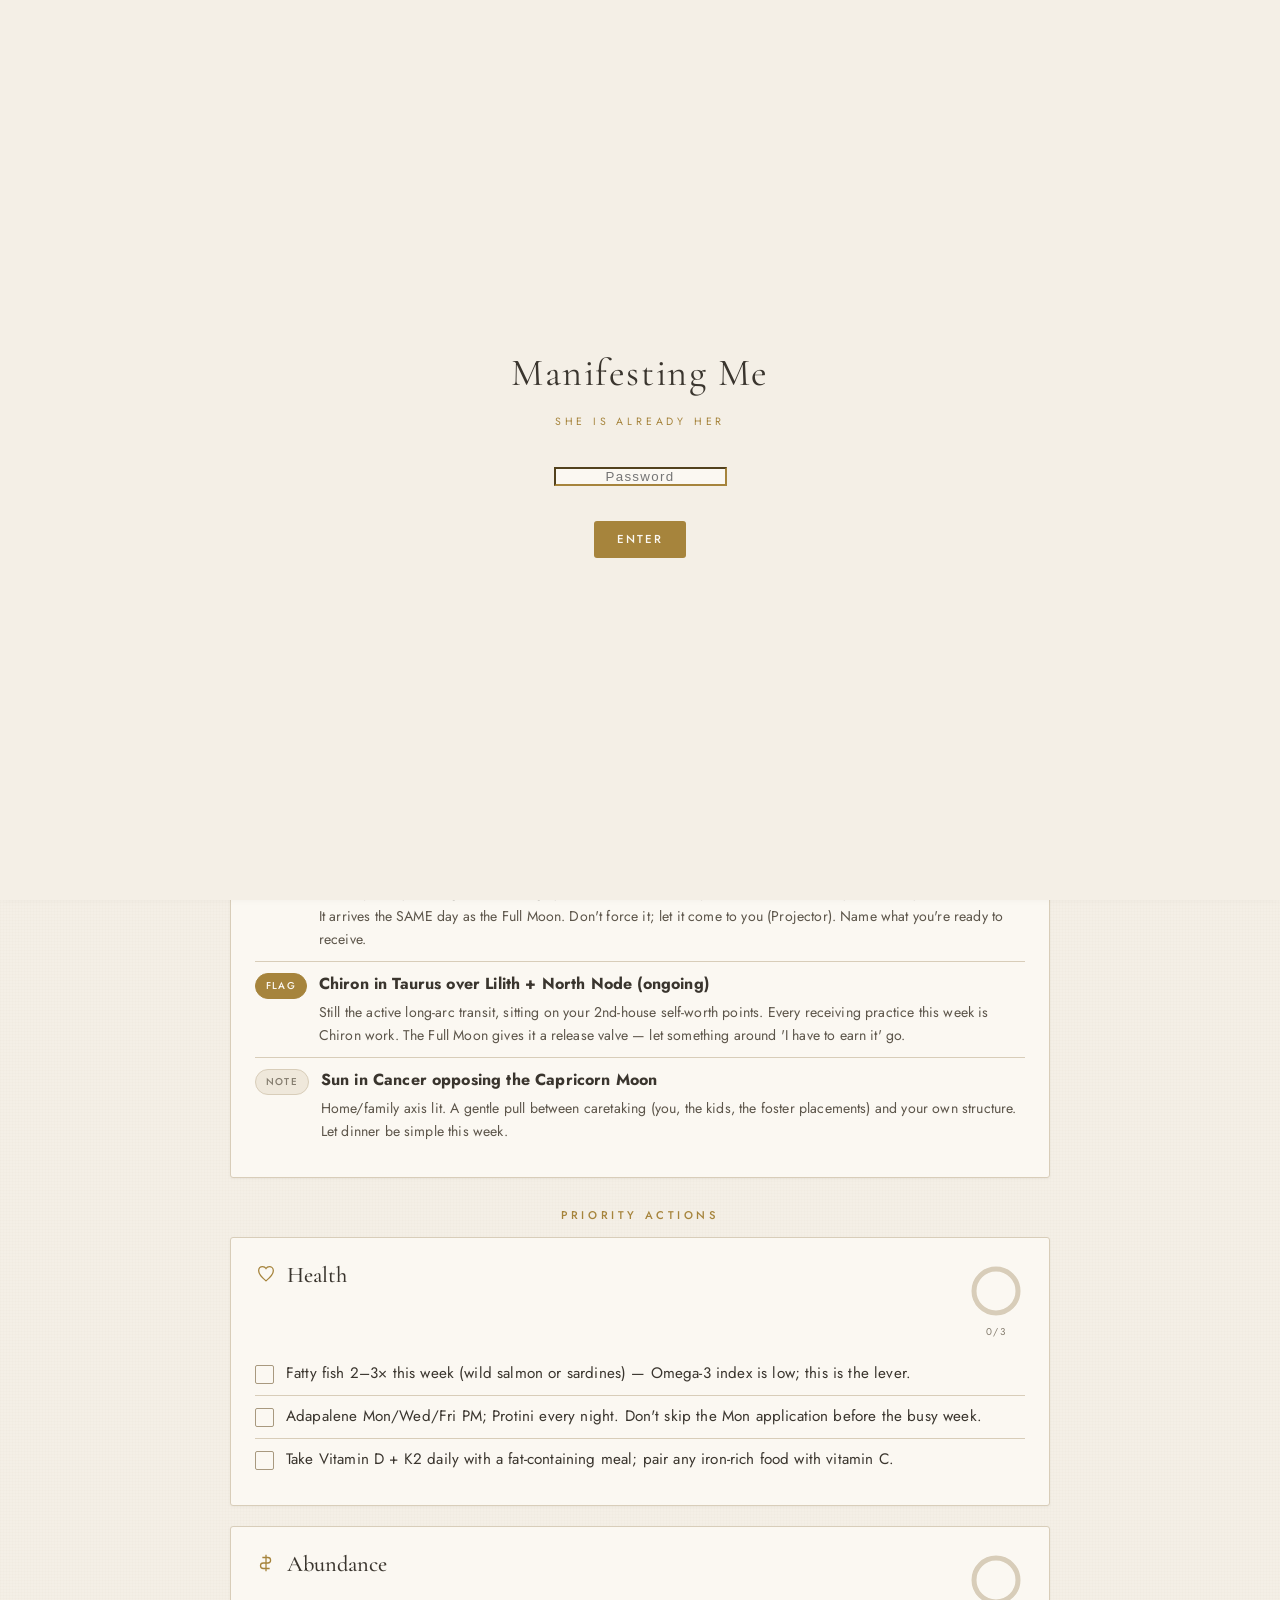
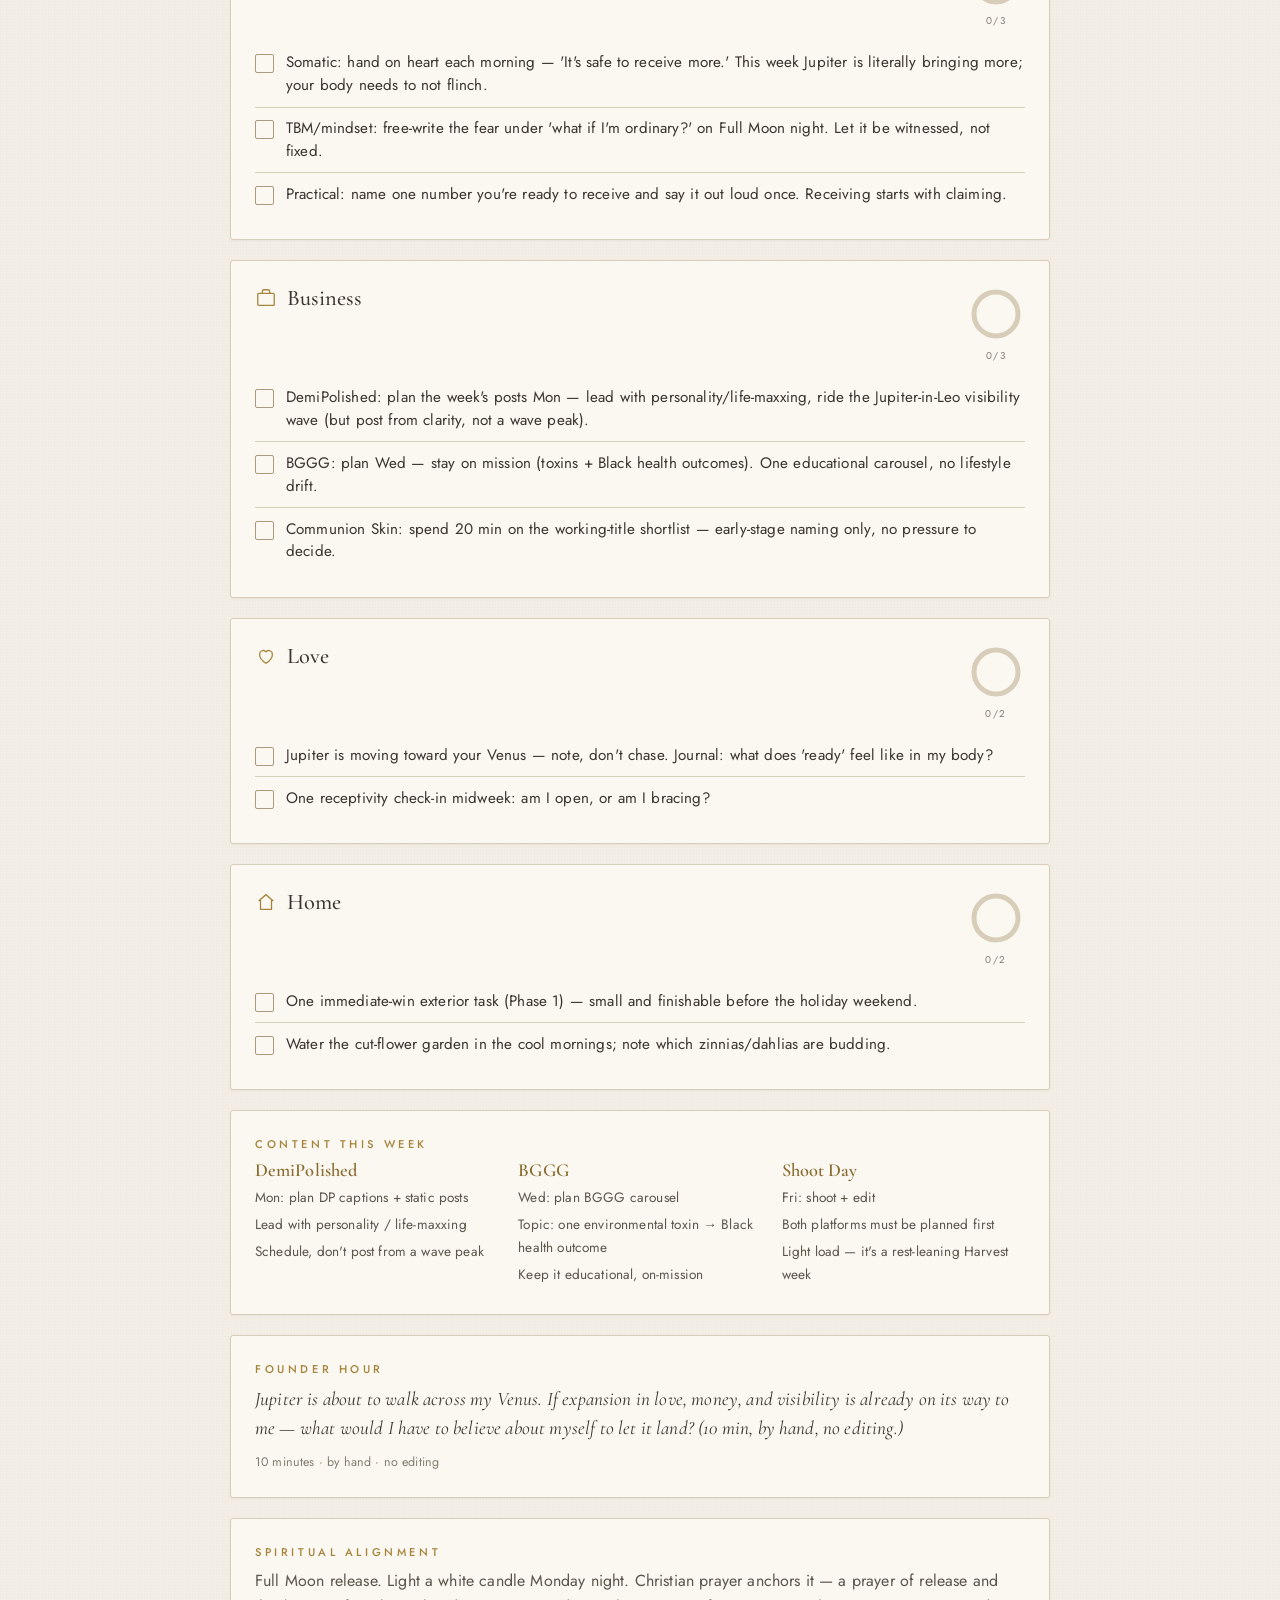
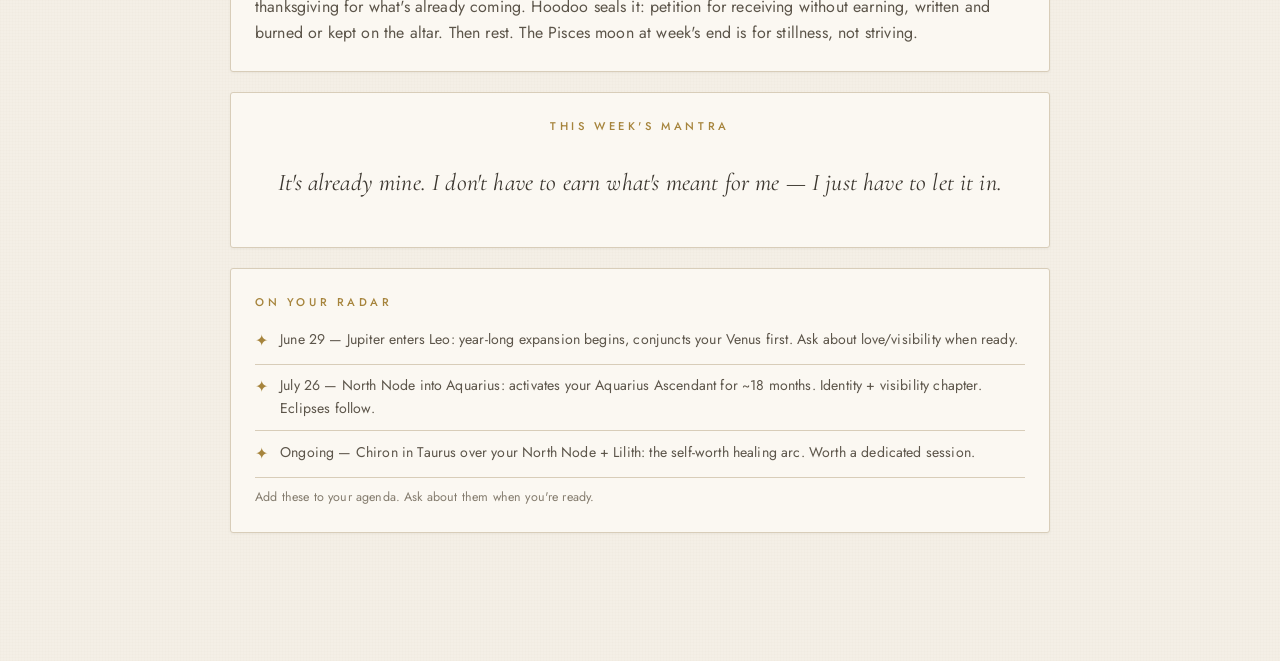
==== index.html @ ca3826c9 "Add files via upload" ====
<!DOCTYPE html>
<html lang="en">
<head>
  <meta charset="UTF-8" />
  <meta name="viewport" content="width=device-width, initial-scale=1.0, viewport-fit=cover" />
  <title>Manifesting Me</title>
  <meta name="description" content="A personal manifestation manual and life dashboard." />

  <!-- PWA -->
  <link rel="manifest" href="manifest.webmanifest" />
  <meta name="theme-color" content="#F4EFE6" />
  <meta name="apple-mobile-web-app-capable" content="yes" />
  <meta name="apple-mobile-web-app-status-bar-style" content="default" />
  <meta name="apple-mobile-web-app-title" content="Manifesting Me" />
  <link rel="apple-touch-icon" href="icons/icon-180.png" />

  <!-- Fonts: serif headings (Cormorant Garamond), sans body (Jost) -->
  <link rel="preconnect" href="https://fonts.googleapis.com" />
  <link rel="preconnect" href="https://fonts.gstatic.com" crossorigin />
  <link href="https://fonts.googleapis.com/css2?family=Cormorant+Garamond:ital,wght@0,400;0,500;0,600;1,400;1,500&family=Jost:wght@300;400;500&display=swap" rel="stylesheet" />

  <link rel="stylesheet" href="css/style.css" />
</head>
<body>

  <!-- ===== PASSWORD GATE ===== -->
  <div class="gate" id="gate">
    <div class="gate-mark">Manifesting Me</div>
    <div class="gate-tag">She is already her</div>
    <form id="gate-form" autocomplete="off">
      <input type="password" id="gate-input" placeholder="Password" aria-label="Password" />
      <div class="gate-err" id="gate-err"></div>
      <button type="submit" class="btn">Enter</button>
    </form>
  </div>

  <!-- ===== APP ===== -->
  <div class="app">
    <header class="masthead no-print">
      <div class="wordmark">Manifesting Me</div>
      <div class="tagline">She is already her. This confirms it.</div>
    </header>

    <main>
      <section class="view" id="view-brief"></section>
      <section class="view" id="view-health"></section>
      <section class="view" id="view-abundance"></section>
      <section class="view" id="view-spirituality"></section>
      <section class="view" id="view-business"></section>
      <section class="view" id="view-love"></section>
      <section class="view" id="view-home"></section>
    </main>
  </div>

  <!-- ===== BOTTOM TAB BAR ===== -->
  <nav class="tabbar no-print">
    <button class="tab" data-section="brief">
      <svg viewBox="0 0 24 24"><path d="M4 19V5a1 1 0 0 1 1-1h14a1 1 0 0 1 1 1v14M4 19h16M4 19l4-5 3 3 4-6 5 8"/></svg>
      <span class="tab-label">Brief</span>
    </button>
    <button class="tab" data-section="health">
      <svg viewBox="0 0 24 24"><path d="M20 8.5C20 5.5 17.8 4 15.7 4 14 4 12.6 5 12 6c-.6-1-2-2-3.7-2C6.2 4 4 5.5 4 8.5c0 4.5 8 11 8 11s8-6.5 8-11Z"/></svg>
      <span class="tab-label">Health</span>
    </button>
    <button class="tab" data-section="abundance">
      <svg viewBox="0 0 24 24"><path d="M12 3v18M8 6h6a3 3 0 0 1 0 6H9a3 3 0 0 0 0 6h7"/></svg>
      <span class="tab-label">Abundance</span>
    </button>
    <button class="tab" data-section="spirituality">
      <svg viewBox="0 0 24 24"><path d="M12 2a7 7 0 0 0 0 14 5 5 0 0 1 0 6 10 10 0 0 0 0-20Z"/><circle cx="17" cy="6" r="1"/></svg>
      <span class="tab-label">Spirit</span>
    </button>
    <button class="tab" data-section="business">
      <svg viewBox="0 0 24 24"><rect x="3" y="7" width="18" height="13" rx="1"/><path d="M8 7V5a2 2 0 0 1 2-2h4a2 2 0 0 1 2 2v2"/></svg>
      <span class="tab-label">Business</span>
    </button>
    <button class="tab" data-section="love">
      <svg viewBox="0 0 24 24"><path d="M12 20s-7-4.6-7-10a4 4 0 0 1 7-2.6A4 4 0 0 1 19 10c0 5.4-7 10-7 10Z"/></svg>
      <span class="tab-label">Love</span>
    </button>
    <button class="tab" data-section="home">
      <svg viewBox="0 0 24 24"><path d="M4 11l8-7 8 7M6 9.5V20h12V9.5"/></svg>
      <span class="tab-label">Home</span>
    </button>
  </nav>

  <script src="js/config.js"></script>
  <script src="js/store.js"></script>
  <script src="js/gate.js"></script>
  <script src="js/brief.js"></script>
  <script src="js/abundance.js"></script>
  <script src="js/spirituality.js"></script>
  <script src="js/love.js"></script>
  <script src="js/app.js"></script>
</body>
</html>
---- css/style.css ----
/* ============================================================
   MANIFESTING ME — Restoration Hardware aesthetic foundation
   Warm limestone cream · aged brass · linen · soft charcoal
   She is already her. This confirms it.
   ============================================================ */

:root {
  /* — Palette — */
  --cream:        #F4EFE6;  /* limestone cream — base canvas */
  --cream-soft:   #EFE8DB;  /* slightly deeper cream for cards */
  --linen:        #E8E0D2;  /* linen texture base */
  --taupe:        #C9BBA6;  /* warm taupe */
  --taupe-deep:   #A8997F;  /* deep warm taupe — borders, muted */
  --brass:        #A6843C;  /* aged brass / gold accent */
  --brass-soft:   #BE9D5A;  /* lighter brass for hovers */
  --brass-deep:   #8A6B2E;  /* deep brass — pressed */
  --charcoal:     #3A352E;  /* soft charcoal text (never pure black) */
  --charcoal-2:   #5C554A;  /* secondary text */
  --charcoal-3:   #847C6E;  /* tertiary / captions */
  --white-warm:   #FBF8F2;  /* warm white surface */
  --line:         #D8CDB9;  /* hairline rule */
  --success:      #6E7A53;  /* sage green — completed state */
  --shadow:       rgba(58, 53, 46, 0.08);
  --shadow-soft:  rgba(58, 53, 46, 0.05);

  /* — Type — */
  --serif: 'Cormorant Garamond', 'Cormorant', Georgia, 'Times New Roman', serif;
  --sans:  'Jost', 'Century Gothic', 'Futura', -apple-system, BlinkMacSystemFont, 'Segoe UI', sans-serif;

  /* — Rhythm — */
  --pad:    1.5rem;
  --radius: 3px;       /* almost square — nothing bubbly */
  --gap:    1.25rem;
  --maxw:   860px;
}

* { box-sizing: border-box; margin: 0; padding: 0; }

html { -webkit-text-size-adjust: 100%; }

body {
  font-family: var(--sans);
  background-color: var(--cream);
  /* subtle linen weave */
  background-image:
    repeating-linear-gradient(0deg, rgba(168,153,127,0.025) 0 1px, transparent 1px 3px),
    repeating-linear-gradient(90deg, rgba(168,153,127,0.025) 0 1px, transparent 1px 3px);
  color: var(--charcoal);
  font-size: 16px;
  line-height: 1.65;
  letter-spacing: 0.01em;
  -webkit-font-smoothing: antialiased;
  padding-bottom: 76px; /* room for bottom tab bar */
  min-height: 100vh;
}

/* — Headings — */
h1, h2, h3, h4 {
  font-family: var(--serif);
  font-weight: 500;
  color: var(--charcoal);
  letter-spacing: 0.005em;
  line-height: 1.15;
}
h1 { font-size: 2.6rem; }
h2 { font-size: 1.9rem; }
h3 { font-size: 1.4rem; }
h4 { font-size: 1.15rem; font-weight: 600; }

.eyebrow {
  font-family: var(--sans);
  font-size: 0.7rem;
  text-transform: uppercase;
  letter-spacing: 0.32em;
  color: var(--brass);
  font-weight: 500;
  margin-bottom: 0.4rem;
  display: block;
}

a { color: var(--brass-deep); text-decoration: none; }
a:hover { color: var(--brass); }

/* — Layout shell — */
.app { max-width: var(--maxw); margin: 0 auto; padding: 0 1.25rem; }

.view { display: none; animation: fade 0.4s ease; padding: 1.5rem 0 2rem; }
.view.active { display: block; }

@keyframes fade { from { opacity: 0; transform: translateY(6px); } to { opacity: 1; transform: none; } }

/* — Masthead — */
.masthead {
  text-align: center;
  padding: 2rem 0 1.25rem;
  border-bottom: 1px solid var(--line);
  margin-bottom: 1.5rem;
}
.masthead .wordmark {
  font-family: var(--serif);
  font-size: 1.75rem;
  letter-spacing: 0.04em;
  font-weight: 500;
}
.masthead .tagline {
  font-size: 0.66rem;
  text-transform: uppercase;
  letter-spacing: 0.38em;
  color: var(--brass);
  margin-top: 0.35rem;
}

/* — Card — */
.card {
  background: var(--white-warm);
  border: 1px solid var(--line);
  border-radius: var(--radius);
  padding: var(--pad);
  margin-bottom: var(--gap);
  box-shadow: 0 1px 3px var(--shadow-soft);
}
.card-title {
  font-family: var(--serif);
  font-size: 1.5rem;
  margin-bottom: 0.25rem;
}
.card .card-sub { color: var(--charcoal-3); font-size: 0.85rem; margin-bottom: 1rem; }

.brass-rule {
  height: 1px;
  background: linear-gradient(90deg, transparent, var(--brass) 20%, var(--brass) 80%, transparent);
  border: none;
  margin: 1.25rem 0;
  opacity: 0.5;
}

/* — Checkable action items — */
.action {
  display: flex;
  align-items: flex-start;
  gap: 0.75rem;
  padding: 0.6rem 0;
  border-bottom: 1px solid var(--line);
  cursor: pointer;
  transition: opacity 0.25s;
}
.action:last-child { border-bottom: none; }
.action input[type="checkbox"] {
  appearance: none;
  -webkit-appearance: none;
  width: 19px; height: 19px;
  min-width: 19px;
  margin-top: 3px;
  border: 1.5px solid var(--taupe-deep);
  border-radius: 2px;
  background: var(--white-warm);
  cursor: pointer;
  position: relative;
  transition: all 0.2s;
}
.action input[type="checkbox"]:checked {
  background: var(--brass);
  border-color: var(--brass);
}
.action input[type="checkbox"]:checked::after {
  content: '';
  position: absolute;
  left: 5px; top: 1px;
  width: 5px; height: 10px;
  border: solid var(--white-warm);
  border-width: 0 2px 2px 0;
  transform: rotate(45deg);
}
.action label { cursor: pointer; flex: 1; font-size: 0.95rem; line-height: 1.5; }
.action input:checked + label { color: var(--charcoal-3); text-decoration: line-through; text-decoration-color: var(--taupe); }

/* — Inputs — */
input[type="text"], input[type="number"], input[type="date"], textarea, select {
  width: 100%;
  font-family: var(--sans);
  font-size: 0.95rem;
  color: var(--charcoal);
  background: var(--cream-soft);
  border: 1px solid var(--line);
  border-radius: var(--radius);
  padding: 0.65rem 0.8rem;
  margin-bottom: 0.75rem;
  transition: border-color 0.2s;
}
input:focus, textarea:focus, select:focus {
  outline: none;
  border-color: var(--brass);
  background: var(--white-warm);
}
textarea { resize: vertical; min-height: 80px; line-height: 1.6; }
label.field-label {
  display: block;
  font-size: 0.7rem;
  text-transform: uppercase;
  letter-spacing: 0.18em;
  color: var(--charcoal-3);
  margin-bottom: 0.35rem;
  font-weight: 500;
}

/* — Buttons — */
.btn {
  font-family: var(--sans);
  font-size: 0.72rem;
  text-transform: uppercase;
  letter-spacing: 0.18em;
  background: var(--brass);
  color: var(--white-warm);
  border: none;
  border-radius: var(--radius);
  padding: 0.65rem 1.4rem;
  cursor: pointer;
  transition: background 0.2s;
  font-weight: 500;
}
.btn:hover { background: var(--brass-deep); }
.btn.ghost { background: transparent; color: var(--brass-deep); border: 1px solid var(--brass); }
.btn.ghost:hover { background: var(--cream-soft); }

/* — Progress ring — */
.ring-wrap { display: inline-flex; flex-direction: column; align-items: center; gap: 0.3rem; }
.ring { transform: rotate(-90deg); }
.ring circle { fill: none; stroke-width: 5; }
.ring .track { stroke: var(--line); }
.ring .fill { stroke: var(--brass); stroke-linecap: round; transition: stroke-dashoffset 0.6s ease; }
.ring-label { font-size: 0.62rem; text-transform: uppercase; letter-spacing: 0.14em; color: var(--charcoal-3); }

/* — Progress bar — */
.bar-track { height: 8px; background: var(--line); border-radius: 4px; overflow: hidden; margin: 0.4rem 0; }
.bar-fill { height: 100%; background: linear-gradient(90deg, var(--brass-soft), var(--brass)); border-radius: 4px; transition: width 0.6s ease; }

/* — Pills / tags — */
.pill {
  display: inline-block;
  font-size: 0.62rem;
  text-transform: uppercase;
  letter-spacing: 0.14em;
  padding: 0.22rem 0.6rem;
  border-radius: 20px;
  background: var(--cream-soft);
  border: 1px solid var(--line);
  color: var(--charcoal-2);
  font-weight: 500;
}
.pill.brass { background: var(--brass); color: var(--white-warm); border-color: var(--brass); }
.pill.sage { background: var(--success); color: var(--white-warm); border-color: var(--success); }
.pill.muted { color: var(--charcoal-3); }

/* — Grids — */
.grid-2 { display: grid; grid-template-columns: repeat(2, 1fr); gap: var(--gap); }
.grid-3 { display: grid; grid-template-columns: repeat(3, 1fr); gap: var(--gap); }
@media (max-width: 640px) {
  .grid-2, .grid-3 { grid-template-columns: 1fr; }
}

/* — Note / callout — */
.note {
  background: var(--cream-soft);
  border-left: 2px solid var(--brass);
  padding: 0.9rem 1.1rem;
  font-size: 0.9rem;
  color: var(--charcoal-2);
  margin: 1rem 0;
  border-radius: 0 var(--radius) var(--radius) 0;
}
.note .note-label {
  font-size: 0.62rem; text-transform: uppercase; letter-spacing: 0.2em;
  color: var(--brass); display: block; margin-bottom: 0.3rem; font-weight: 600;
}

.mantra {
  font-family: var(--serif);
  font-style: italic;
  font-size: 1.5rem;
  text-align: center;
  color: var(--charcoal);
  line-height: 1.4;
  padding: 1.5rem 1rem;
}

/* — Collapsible — */
.collapsible > .collapse-head {
  cursor: pointer; display: flex; justify-content: space-between; align-items: center;
}
.collapse-head .chev { transition: transform 0.25s; color: var(--brass); }
.collapsible.open .collapse-head .chev { transform: rotate(90deg); }
.collapse-body { display: none; padding-top: 1rem; }
.collapsible.open .collapse-body { display: block; }

/* ============================================================
   BOTTOM TAB BAR
   ============================================================ */
.tabbar {
  position: fixed; bottom: 0; left: 0; right: 0;
  height: 64px;
  background: var(--white-warm);
  border-top: 1px solid var(--line);
  display: flex;
  justify-content: space-around;
  align-items: center;
  z-index: 100;
  box-shadow: 0 -2px 10px var(--shadow-soft);
  padding-bottom: env(safe-area-inset-bottom, 0);
}
.tab {
  flex: 1;
  display: flex; flex-direction: column; align-items: center; gap: 2px;
  background: none; border: none; cursor: pointer;
  color: var(--charcoal-3);
  padding: 4px 0;
  transition: color 0.2s;
}
.tab svg { width: 21px; height: 21px; stroke: currentColor; fill: none; stroke-width: 1.4; }
.tab .tab-label { font-size: 0.56rem; text-transform: uppercase; letter-spacing: 0.08em; }
.tab.active { color: var(--brass); }
.tab.active .tab-label { color: var(--brass-deep); }

/* ============================================================
   PASSWORD GATE
   ============================================================ */
.gate {
  position: fixed; inset: 0;
  background: var(--cream);
  display: flex; flex-direction: column; align-items: center; justify-content: center;
  z-index: 1000;
  padding: 2rem;
  text-align: center;
}
.gate .gate-mark { font-family: var(--serif); font-size: 2.4rem; letter-spacing: 0.04em; }
.gate .gate-tag { font-size: 0.66rem; text-transform: uppercase; letter-spacing: 0.36em; color: var(--brass); margin: 0.5rem 0 2rem; }
.gate input { max-width: 280px; text-align: center; letter-spacing: 0.1em; margin-bottom: 1rem; }
.gate .gate-err { color: #9C5A3C; font-size: 0.85rem; min-height: 1.2rem; }
.gate-hidden { display: none !important; }

/* ============================================================
   PRINT — A5, 148mm × 210mm, 12mm margins
   ============================================================ */
@media print {
  @page { size: 148mm 210mm; margin: 12mm; }
  body {
    background: #fff !important;
    background-image: none !important;
    padding: 0 !important;
    font-size: 10pt;
    line-height: 1.4;
    color: #000;
  }
  .tabbar, .gate, .btn, .tab, input[type="text"]:not([data-print]), textarea:not([data-print]) { display: none !important; }
  .app { max-width: 100%; padding: 0; }
  .view { display: block !important; page-break-before: always; padding: 0; }
  .view:first-of-type { page-break-before: avoid; }
  .card { box-shadow: none; border: 1px solid #ccc; page-break-inside: avoid; }
  h1 { font-size: 18pt; } h2 { font-size: 15pt; } h3 { font-size: 13pt; } h4 { font-size: 11pt; }
  .mantra { font-size: 14pt; }
  .action { page-break-inside: avoid; }
  .print-only { display: block !important; }
  .no-print { display: none !important; }
}
.print-only { display: none; }

/* — Lab markers grid (Health) — */
.lab-grid { display: grid; grid-template-columns: repeat(2, 1fr); gap: 0.75rem; }
@media (min-width: 560px) { .lab-grid { grid-template-columns: repeat(4, 1fr); } }
.lab {
  background: var(--cream-soft);
  border: 1px solid var(--line);
  border-radius: var(--radius);
  padding: 0.75rem 0.8rem;
  text-align: center;
}
.lab-name { font-size: 0.62rem; text-transform: uppercase; letter-spacing: 0.14em; color: var(--charcoal-3); }
.lab-val { font-family: var(--serif); font-size: 1.55rem; color: var(--charcoal); line-height: 1.1; margin: 0.15rem 0; }
.lab-val span { font-size: 0.7rem; color: var(--charcoal-3); }
.lab-tag { font-size: 0.56rem !important; letter-spacing: 0.08em; padding: 0.18rem 0.45rem !important; }

/* — Authentic Money Code pills (Abundance) — */
.code-grid { display: grid; grid-template-columns: repeat(2, 1fr); gap: 0.6rem; }
@media (max-width: 480px) { .code-grid { grid-template-columns: 1fr; } }
.code-pill {
  background: var(--cream-soft);
  border: 1px solid var(--brass);
  border-radius: var(--radius);
  padding: 0.7rem 0.85rem;
  font-family: var(--serif);
  font-size: 1.05rem;
  color: var(--charcoal);
  text-align: center;
}
.goal { margin-bottom: 0.25rem; }

/* — Business: ventures, hard rule, content calendar — */
.venture-head { display: flex; justify-content: space-between; align-items: flex-start; gap: 1rem; }
.inline-action {
  border: none !important;
  background: transparent !important;
  padding: 0 !important;
  margin: 0 !important;
  font-size: 0.95rem !important;
  color: var(--charcoal) !important;
  width: 100%;
}
.inline-action:focus { background: var(--cream-soft) !important; border-radius: 2px; }
.action input:checked + label .inline-action { color: var(--charcoal-3) !important; text-decoration: line-through; }

.hard-rule {
  background: #F3EBE0;
  border: 1px solid var(--brass);
  border-left: 3px solid var(--brass);
  border-radius: 0 var(--radius) var(--radius) 0;
  padding: 0.9rem 1.1rem;
  font-size: 0.88rem;
  color: var(--charcoal-2);
  margin: 0.75rem 0 1rem;
}
.hard-rule-label {
  display: block;
  font-size: 0.62rem; text-transform: uppercase; letter-spacing: 0.2em;
  color: var(--brass-deep); font-weight: 700; margin-bottom: 0.3rem;
}

.cal-grid { display: grid; grid-template-columns: repeat(3, 1fr); gap: 0.75rem; }
@media (max-width: 640px) { .cal-grid { grid-template-columns: 1fr; } }
.cal-col { background: var(--cream-soft); border: 1px solid var(--line); border-radius: var(--radius); padding: 0.8rem; }
.cal-head { font-family: var(--serif); font-size: 1.1rem; color: var(--charcoal); }
.cal-day { font-size: 0.62rem; text-transform: uppercase; letter-spacing: 0.16em; color: var(--brass); margin-bottom: 0.5rem; }
.cal-col textarea { background: var(--white-warm); min-height: 90px; margin-bottom: 0; }

/* — Home: exterior phase tracker — */
.phase { display: flex; gap: 0.85rem; align-items: center; padding: 0.35rem 0; }
.phase-num {
  width: 34px; height: 34px; min-width: 34px;
  border-radius: 50%;
  border: 1.5px solid var(--brass);
  color: var(--brass-deep);
  font-family: var(--serif);
  font-size: 1.15rem;
  display: flex; align-items: center; justify-content: center;
}
.phase-body { flex: 1; }
.phase:has(input:checked) .phase-num { background: var(--brass); color: var(--white-warm); border-color: var(--brass); }
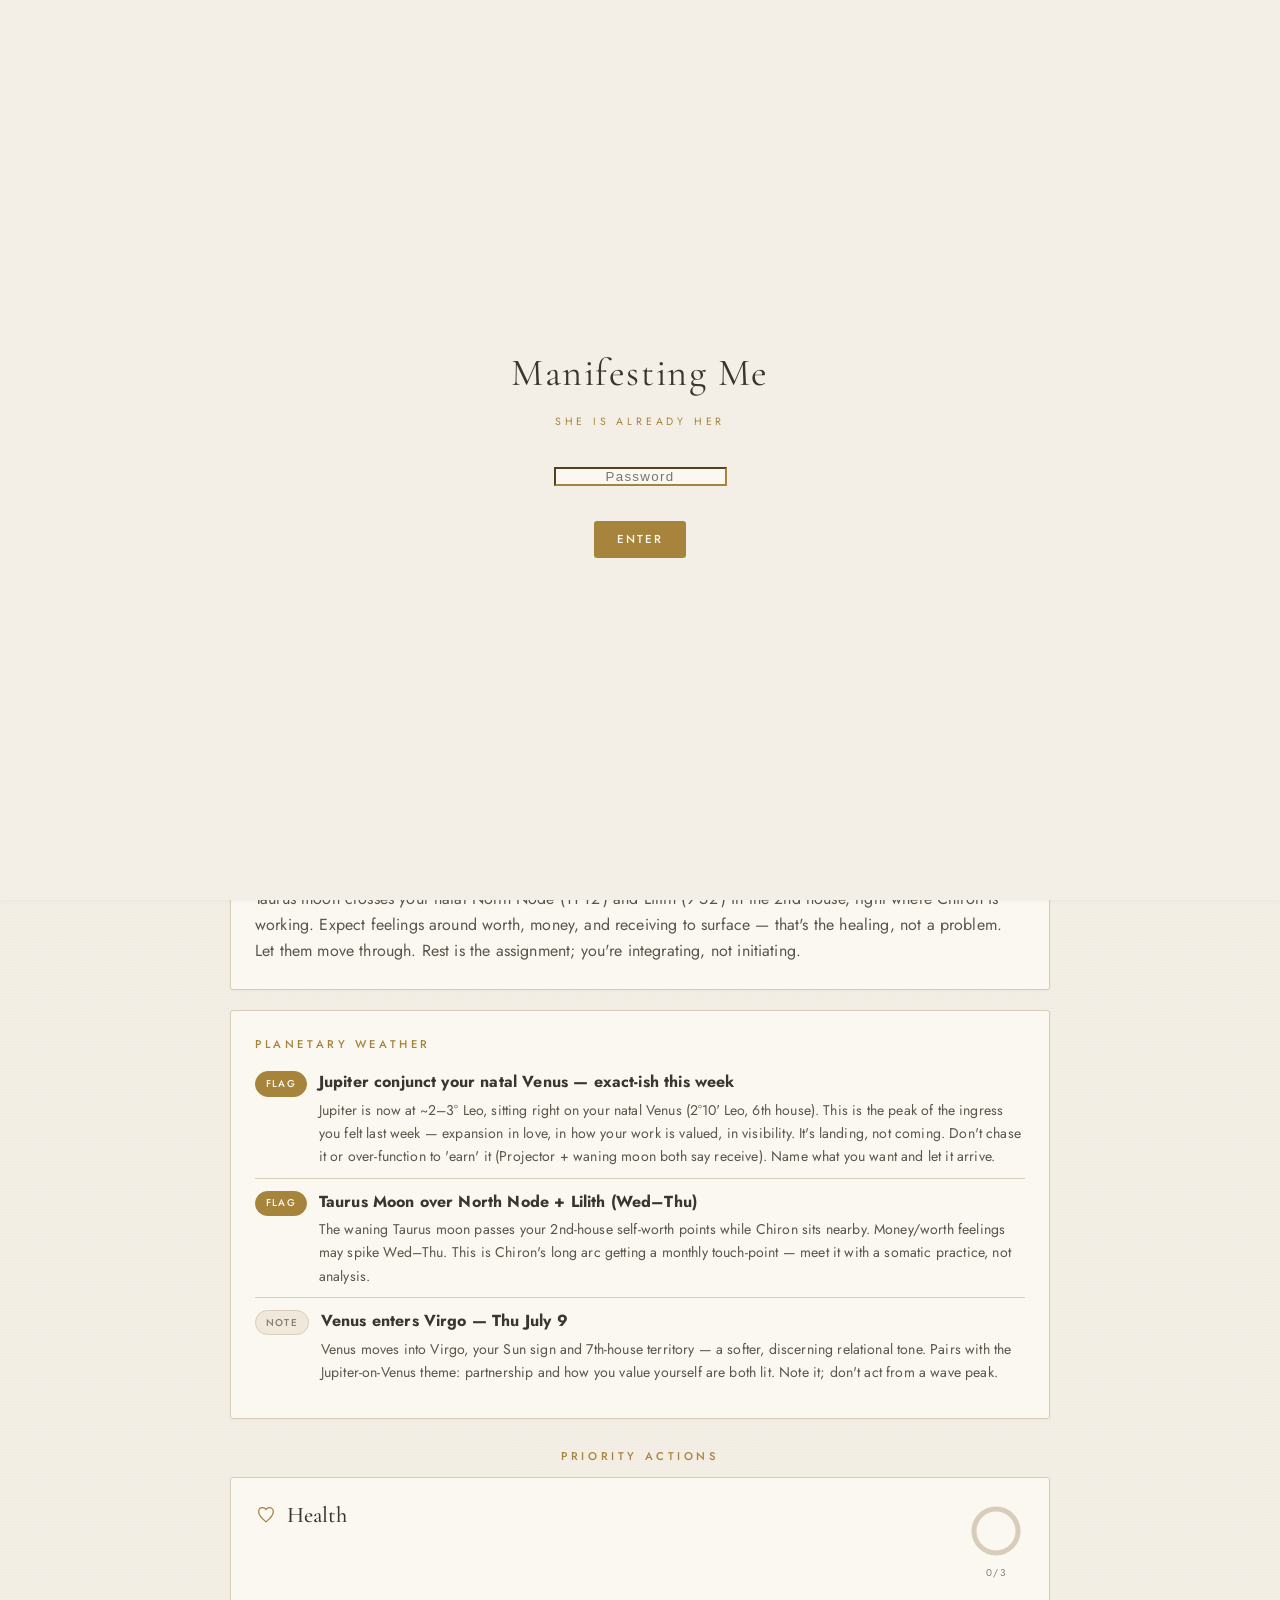
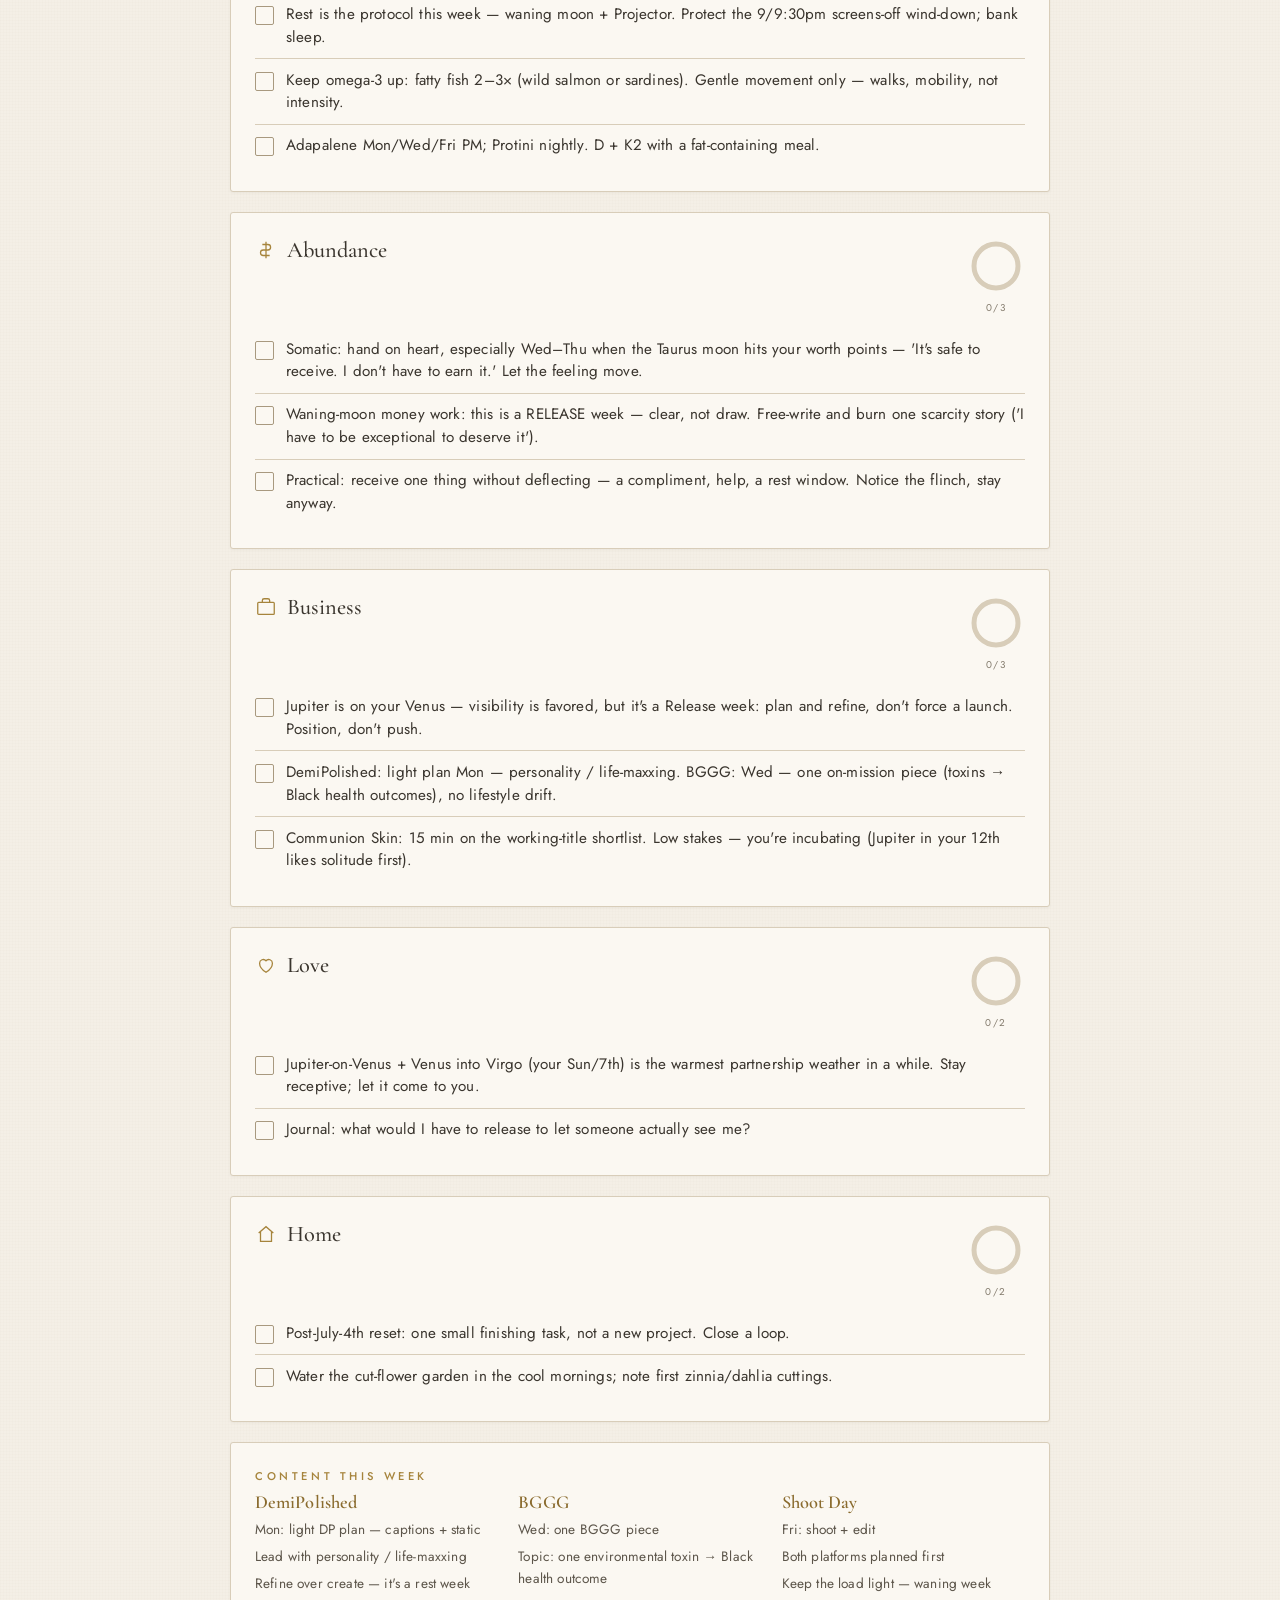
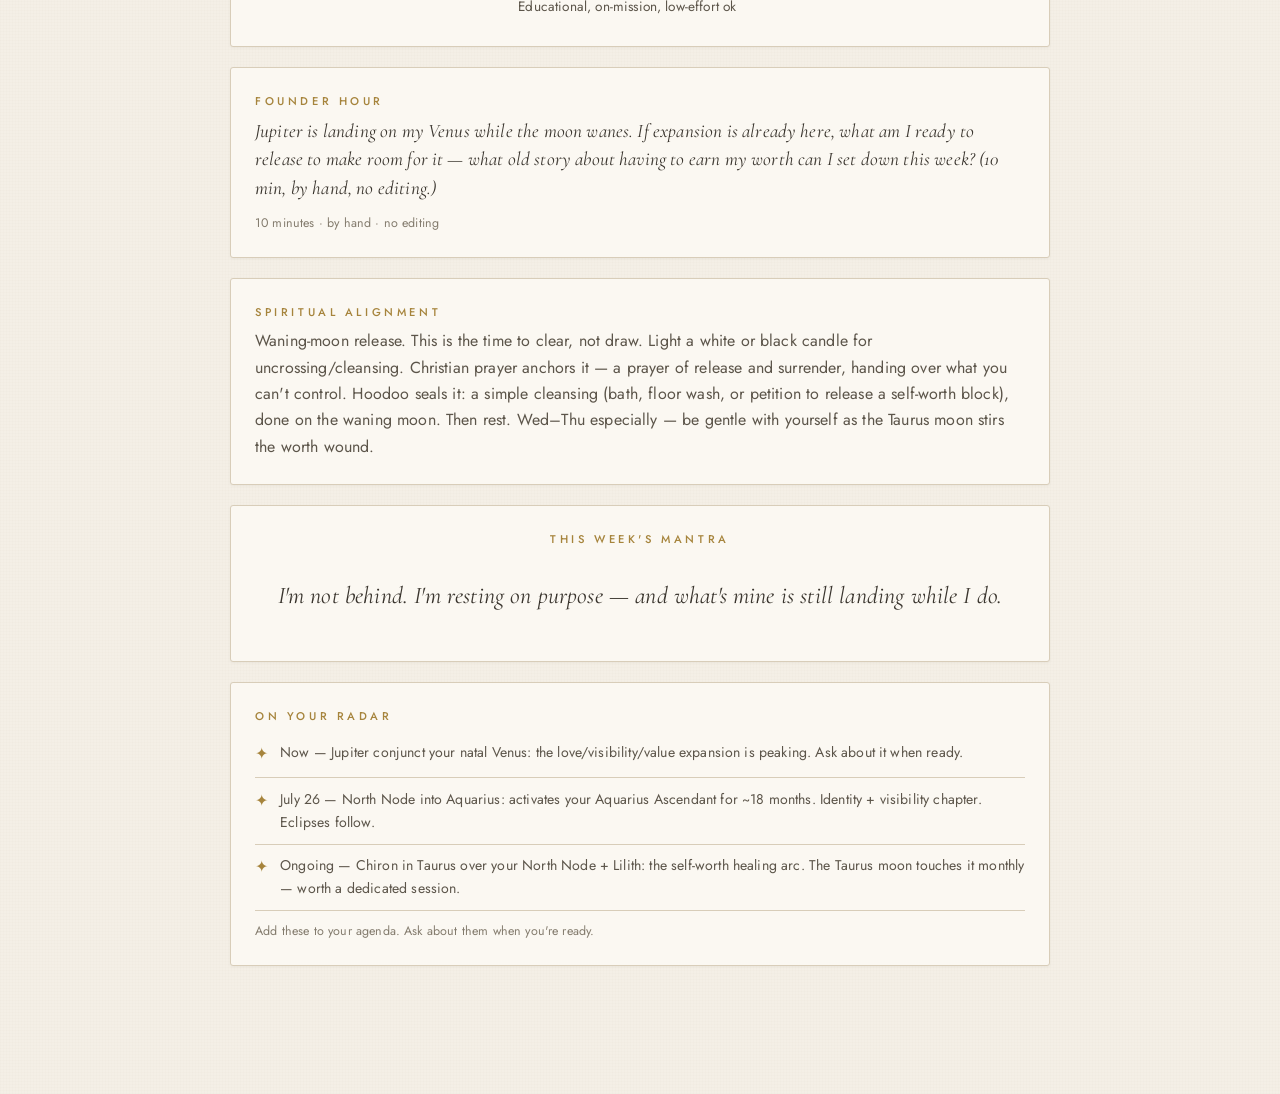
==== commit 337ec7b3: "Update index.html" ====
--- a/index.html
+++ b/index.html
@@ -21,7 +21,8 @@
 
   <link rel="stylesheet" href="css/style.css" />
 </head>
-<body>
+<script src="practices.js" defer></script>
+  <body>
 
   <!-- ===== PASSWORD GATE ===== -->
   <div class="gate" id="gate">
--- a/css/style.css
+++ b/css/style.css
@@ -443,3 +443,49 @@
 }
 .phase-body { flex: 1; }
 .phase:has(input:checked) .phase-num { background: var(--brass); color: var(--white-warm); border-color: var(--brass); }
+
+/* — Weekly Brief: 7-day lunar calendar strip — */
+.cal-card { overflow: hidden; }
+.cal-strip {
+  display: grid;
+  grid-template-columns: repeat(7, 1fr);
+  gap: 0.4rem;
+  margin-top: 0.5rem;
+}
+.cal-cell {
+  background: var(--cream-soft);
+  border: 1px solid var(--line);
+  border-radius: var(--radius);
+  padding: 0.5rem 0.25rem 0.55rem;
+  text-align: center;
+  display: flex;
+  flex-direction: column;
+  align-items: center;
+  gap: 0.15rem;
+  min-width: 0;
+}
+.cal-cell-lunar { border-color: var(--brass); background: #F3EBE0; }
+.cal-dow { font-size: 0.58rem; text-transform: uppercase; letter-spacing: 0.1em; color: var(--charcoal-3); }
+.cal-date { font-family: var(--serif); font-size: 1.1rem; color: var(--charcoal); line-height: 1; }
+.cal-moon { margin: 0.15rem 0; }
+.cal-phase { font-size: 0.52rem; color: var(--charcoal-2); line-height: 1.2; }
+.cal-sign { font-size: 0.52rem; color: var(--brass-deep); letter-spacing: 0.02em; }
+.cal-flag {
+  margin-top: 0.2rem;
+  font-size: 0.48rem; text-transform: uppercase; letter-spacing: 0.08em;
+  background: var(--brass); color: var(--white-warm);
+  padding: 0.1rem 0.3rem; border-radius: 10px;
+}
+/* On narrow phones, let the strip scroll rather than crush 7 columns */
+@media (max-width: 560px) {
+  .cal-strip {
+    grid-template-columns: repeat(7, minmax(64px, 1fr));
+    overflow-x: auto;
+    -webkit-overflow-scrolling: touch;
+    padding-bottom: 0.4rem;
+  }
+}
+@media print {
+  .cal-strip { grid-template-columns: repeat(7, 1fr); overflow: visible; }
+  .cal-cell { background: #fff; }
+}
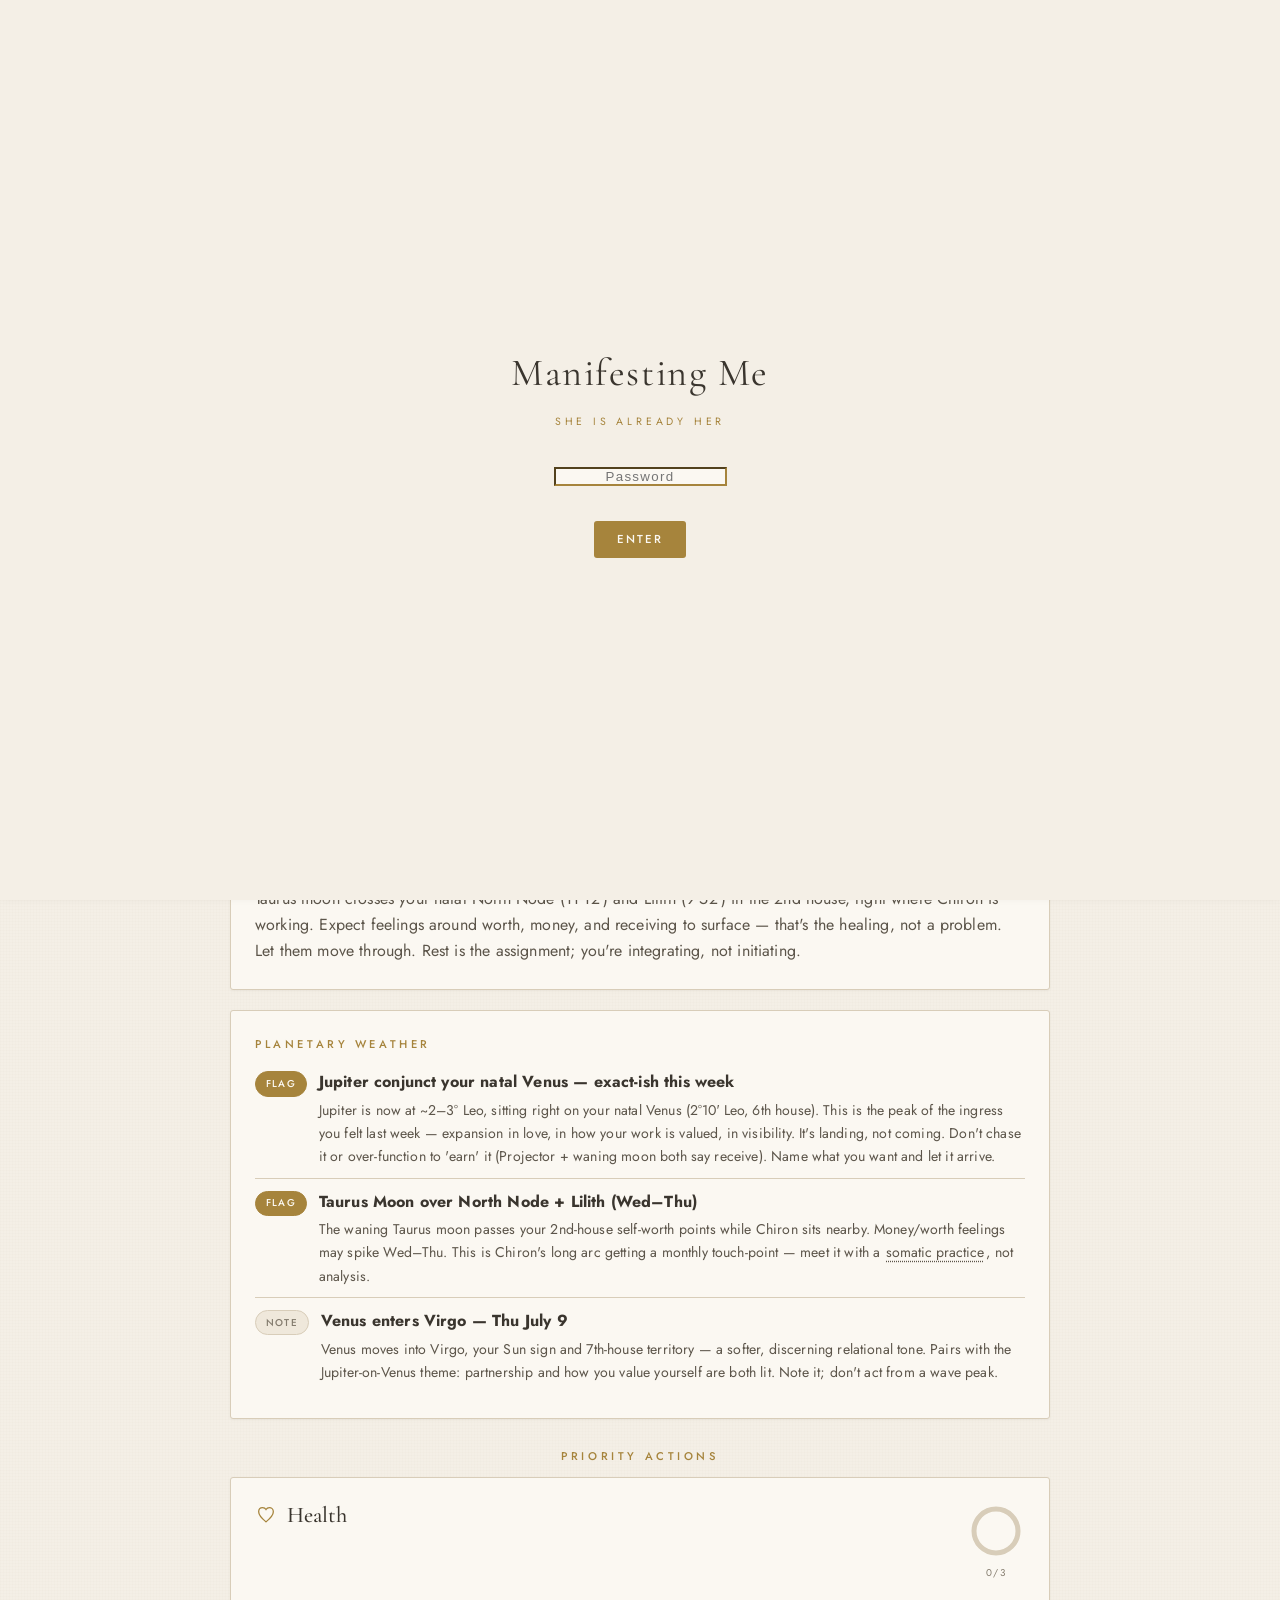
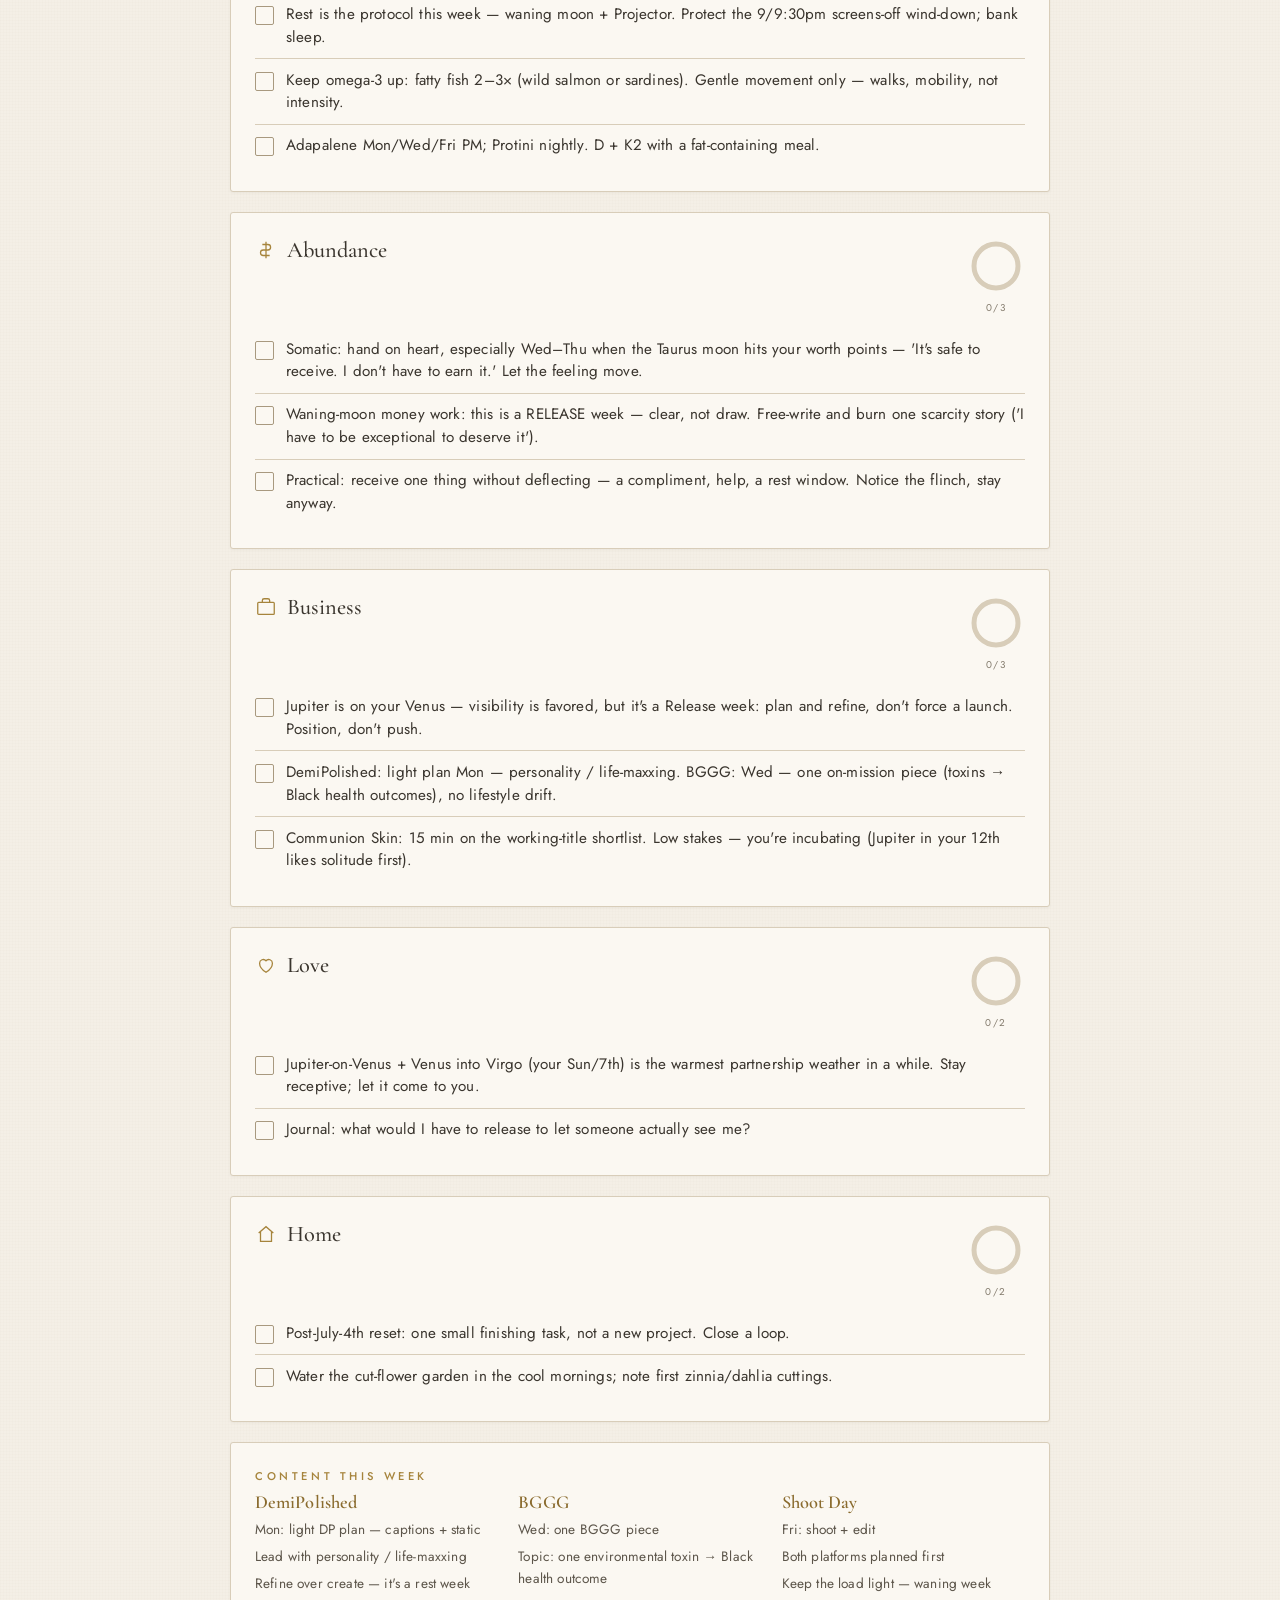
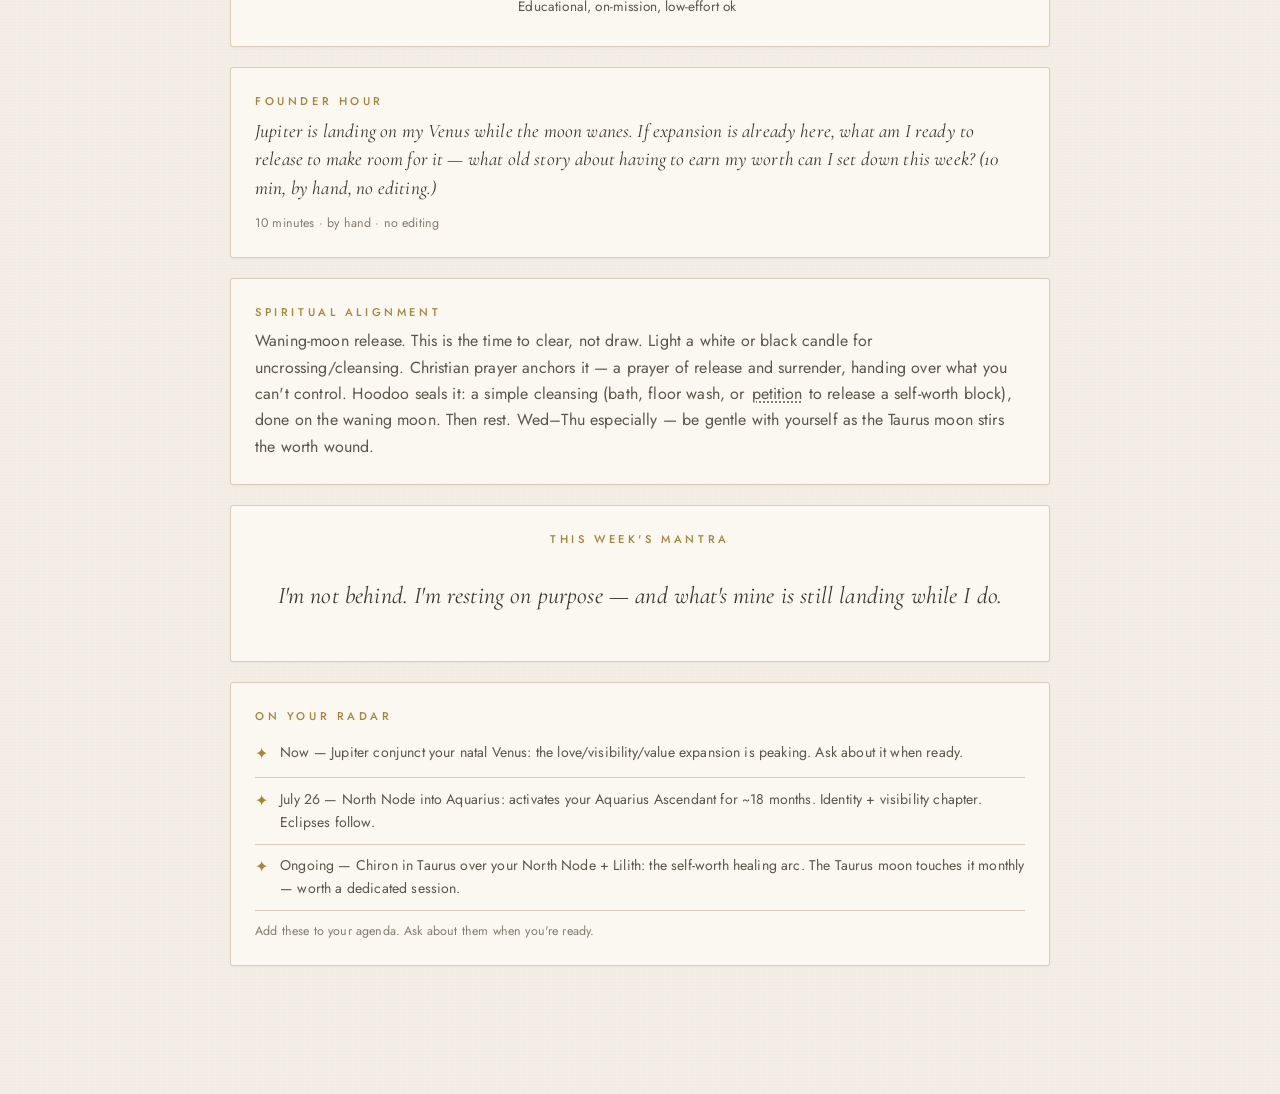
==== commit 736f4ebf: "Update index.html" ====
--- a/index.html
+++ b/index.html
@@ -9,7 +9,7 @@
   <!-- PWA -->
   <link rel="manifest" href="manifest.webmanifest" />
   <meta name="theme-color" content="#F4EFE6" />
-  <meta name="apple-mobile-web-app-capable" content="yes" />
+  <meta name="apple-mobile-web-app-capable" conent="yes" />
   <meta name="apple-mobile-web-app-status-bar-style" content="default" />
   <meta name="apple-mobile-web-app-title" content="Manifesting Me" />
   <link rel="apple-touch-icon" href="icons/icon-180.png" />
@@ -21,7 +21,7 @@
 
   <link rel="stylesheet" href="css/style.css" />
 </head>
-<script src="practices.js" defer></script>
+
   <body>
 
   <!-- ===== PASSWORD GATE ===== -->
@@ -92,6 +92,7 @@
   <script src="js/abundance.js"></script>
   <script src="js/spirituality.js"></script>
   <script src="js/love.js"></script>
+        <script src="data/practices.js" defer></script>
   <script src="js/app.js"></script>
 </body>
 </html>
